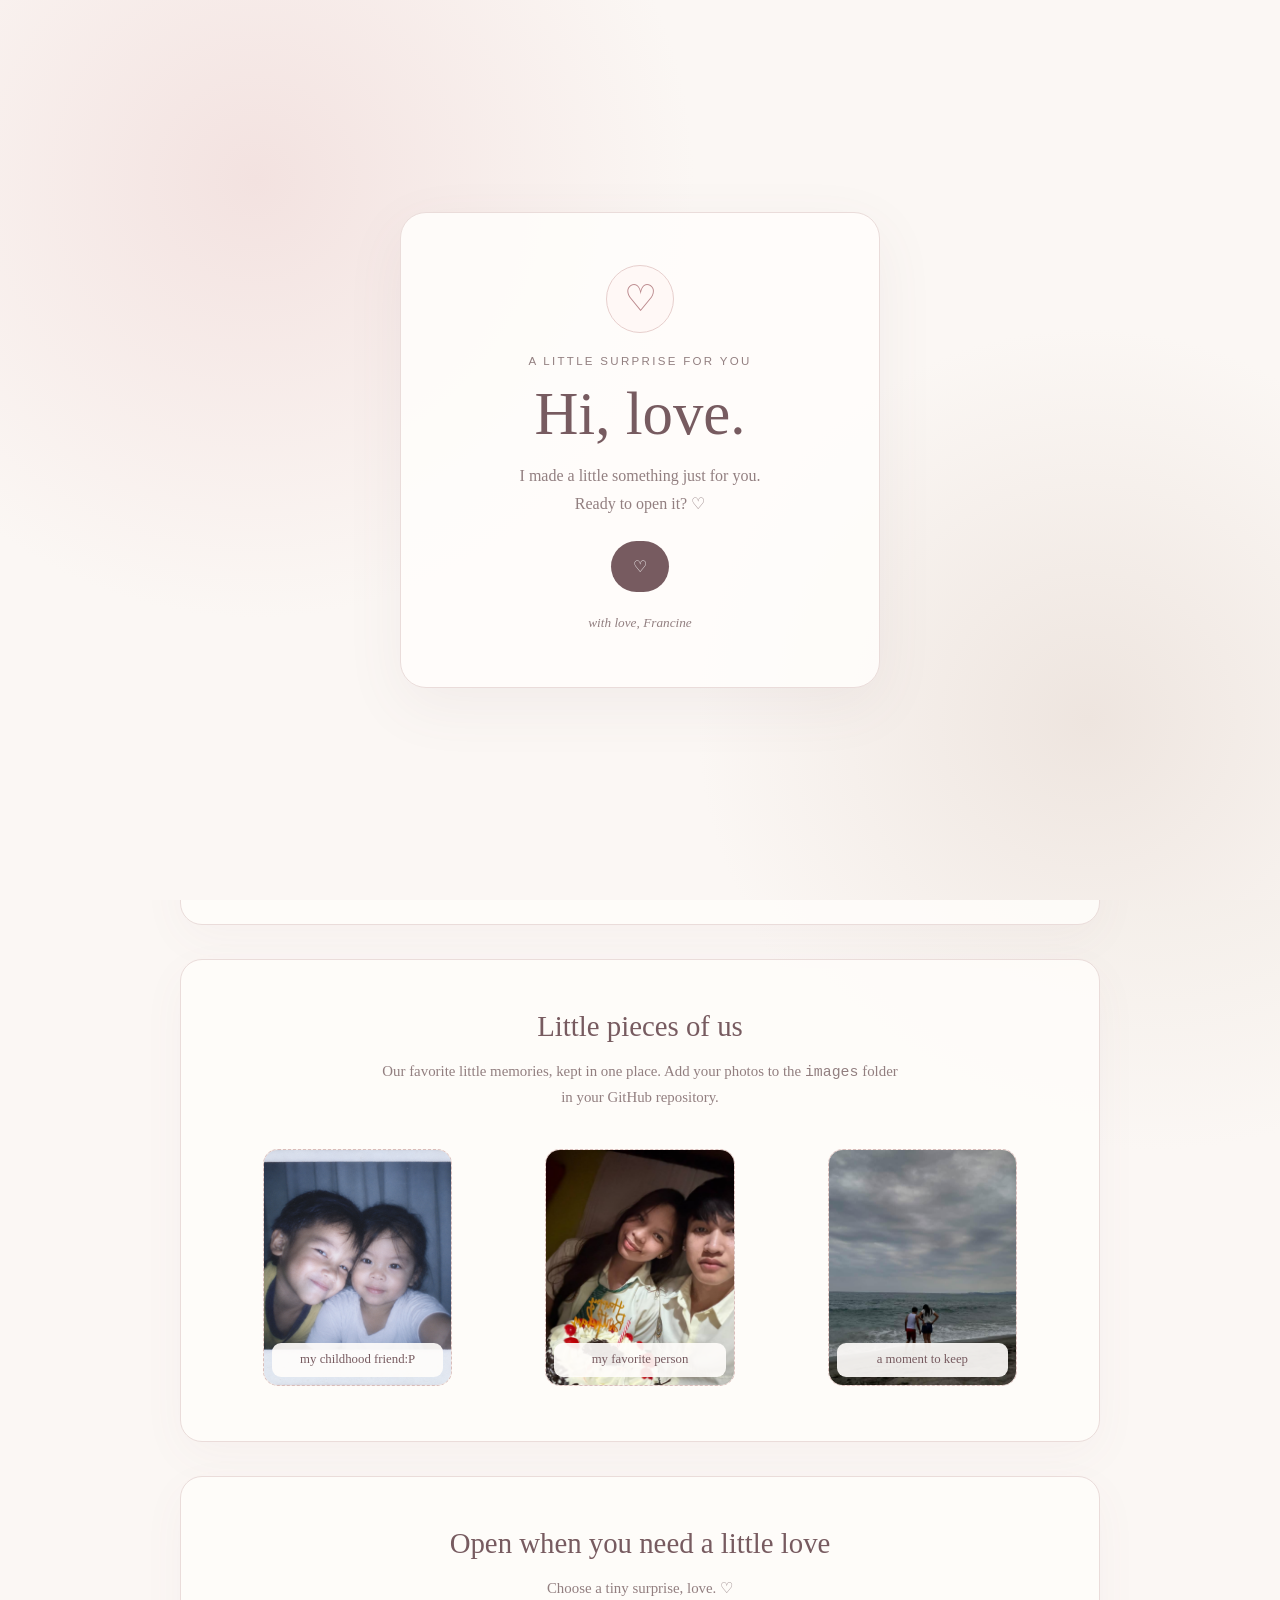
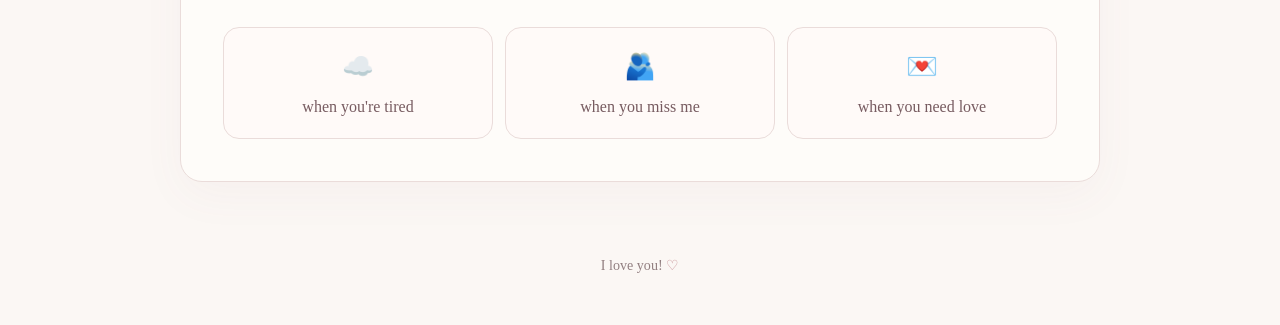
==== index.html @ 17e7e042 "Update index.html" ====
<!DOCTYPE html>
<html lang="en">
<head>
<meta charset="UTF-8">
<meta name="viewport" content="width=device-width, initial-scale=1.0">
<title>For Lawrenz ♡</title>
  <link rel="stylesheet" href="style.css">
</head>
<body>
<div class="welcome-screen" id="welcomeScreen" role="dialog" aria-label="A little surprise"><div class="welcome-card"><div class="welcome-flower">♡</div><p class="welcome-eyebrow">a little surprise for you</p><h1 class="welcome-title">Hi, love.</h1><p class="welcome-copy">I made a little something just for you.<br>Ready to open it? ♡</p><button class="primary" id="enterSite">♡</button><p class="welcome-signature">with love, Francine</p></div></div>
<div class="wrap">
  <nav><span class="brand">a little page for you ♡</span><span>OCTOBER 13</span></nav>
  <header class="hero">
    <div class="eyebrow">to my favorite person</div>
    <h1>Three months,<br><em>and still you.</em></h1>
    <p>For Lawrenz Jerico — a tiny corner of the internet made with love, just for you.</p>
    <span class="pill">13 October</span>
  </header>

  <section class="card envelope-area">
    <h2 class="section-title">A little letter for you</h2>
    <p class="sub">I put a few words here that I hope you can keep close to your heart.</p>
    <div class="envelope" id="envelope"><span>♡</span></div>
    <button class="primary" id="openLetter">Open your letter</button>
    <article class="letter" id="letter">To my Lawrenz,

Happy 3rd monthsary, love. ♡

Three months with you, and you’re still someone I’m so happy to call mine. Thank you for being part of my days and for giving me little moments I can look back on and smile about.

I hope you know that I’m always proud of you — of how hard you work, how you keep going, and of the person you are. I hope you give yourself time to rest, too, because you deserve softness and peace just as much as you deserve all the good things you’re working for.

I miss you more than I can explain sometimes. If I could choose one little thing, it would be to spend more ordinary moments with you — talking, laughing, doing nothing, and just being together.

Thank you for these three months, love. This is only a small page, but it carries a very big piece of my heart.

I love you. Happy monthsary, Love. ♡

with love, 
Cine</article>
  </section>

  <section class="card">
    <h2 class="section-title">Little pieces of us</h2>
    <p class="sub">Our favorite little memories, kept in one place. Add your photos to the <code>images</code> folder in your GitHub repository.</p>
    <div class="grid">
      <figure class="photo"><img src="memory.png" alt="Our favorite memory" loading="lazy"><span class="caption">my childhood friend:P</span></figure>
      <figure class="photo"><img src="fav.jpg" alt="My favorite person" loading="lazy"><span class="caption">my favorite person</span></figure>
      <figure class="photo"><img src="moment.jpg" alt="A moment to keep" loading="lazy"><span class="caption">a moment to keep</span></figure>
    </div>
  </section>

  <section class="card">
    <h2 class="section-title">Open when you need a little love</h2>
    <p class="sub">Choose a tiny surprise, love. ♡</p>
    <div class="surprises">
      <button class="surprise" data-message="Just a reminder: I’m proud of you, even on the days when you feel like you haven’t done enough. You’re trying, and that matters. ♡"><span class="emoji">☁️</span>when you're tired</button>
      <button class="surprise" data-message="If I could right now, I’d give you the longest hug and stay there a little longer. I miss you, Lovee. ♡"><span class="emoji">🫂</span>when you miss me</button>
      <button class="surprise" data-message="In case you forgot: you are loved, you are appreciated, and you have a girl who is always cheering for you.  ♡"><span class="emoji">💌</span>when you need love</button>
    </div>
    <div class="reveal" id="reveal" aria-live="polite"></div>
  </section>

  <footer>
    I love you! <span class="heart">♡</span><br>
    <span style="font-size:.78rem"></span>
  </footer>
</div>
  <script src="script.js"></script>
</body>
</html>
---- style.css ----
:root{--bg:#fbf7f4;--paper:#fffdfb;--rose:#d9aaa9;--deep:#775b60;--ink:#55484a;--muted:#927f80;--line:#eadcda}
*{box-sizing:border-box}
body{margin:0;background:radial-gradient(circle at 15% 10%,#f4e4e2 0,transparent 30%),radial-gradient(circle at 90% 35%,#eee7e0 0,transparent 28%),var(--bg);color:var(--ink);font-family:Georgia,"Times New Roman",serif;line-height:1.7}
button,input{font:inherit}
button{cursor:pointer}
.wrap{width:min(920px,92%);margin:auto}
nav{display:flex;justify-content:space-between;align-items:center;padding:22px 0;color:var(--muted);font-size:.9rem;letter-spacing:.08em}
.brand{font-size:1rem;color:var(--deep)}
.hero{text-align:center;padding:65px 16px 50px}
.eyebrow{font: .75rem Arial,sans-serif;letter-spacing:.22em;text-transform:uppercase;color:var(--muted)}
h1{font-size:clamp(2.7rem,8vw,5rem);line-height:1.08;font-weight:normal;margin:18px 0;color:var(--deep)}
h1 em{font-weight:normal;color:#b9868a}
.hero p{max-width:510px;margin:18px auto;color:var(--muted);font-size:1.06rem}
.pill{display:inline-block;border:1px solid var(--line);padding:8px 17px;border-radius:999px;font: .8rem Arial,sans-serif;color:var(--deep);background:#ffffff88}
section{margin:22px 0 34px}
.card{background:#fffdfbdc;border:1px solid var(--line);border-radius:22px;padding:clamp(22px,5vw,42px);box-shadow:0 14px 45px #84666b0b}
.section-title{text-align:center;font-size:1.8rem;font-weight:normal;color:var(--deep);margin:0 0 8px}
.sub{text-align:center;color:var(--muted);font-size:.93rem;margin:0 auto 25px;max-width:520px}
.envelope-area{text-align:center}
.envelope{width:180px;height:120px;position:relative;margin:28px auto 18px;background:#f0dedd;border-radius:8px;display:grid;place-items:center;transition:.3s;box-shadow:0 10px 25px #775b6015}
.envelope:before{content:"";position:absolute;inset:0;background:#e5c7c7;clip-path:polygon(0 0,50% 55%,100% 0);border-radius:8px 8px 0 0;transform-origin:top;transition:.4s}
.envelope span{position:relative;font-size:2rem;margin-top:25px}
.envelope.open:before{transform:rotateX(180deg);opacity:.4}
.letter{display:none;text-align:left;max-width:600px;margin:24px auto 0;padding:25px;background:#fff9f6;border:1px solid var(--line);border-radius:15px;white-space:pre-line}
.letter.show{display:block;animation:fade .7s ease}
button.primary{background:var(--deep);color:white;border:0;border-radius:999px;padding:12px 22px;transition:.2s}
button.primary:hover{background:#60464b;transform:translateY(-1px)}
button.soft{background:#fff;border:1px solid var(--line);color:var(--deep);border-radius:999px;padding:10px 18px}
.controls{display:flex;justify-content:center;gap:10px;flex-wrap:wrap;margin-top:18px}
.grid{display:grid;grid-template-columns:repeat(3,1fr);gap:13px}
.photo{aspect-ratio:4/5;background:linear-gradient(145deg,#f2e5e1,#f8f2ec);border:1px dashed #d9bdbb;border-radius:15px;display:flex;flex-direction:column;align-items:center;justify-content:center;text-align:center;padding:12px;overflow:hidden;position:relative;color:var(--muted);font-size:.85rem}
.photo img{position:absolute;inset:0;width:100%;height:100%;object-fit:cover;display:block}
.photo img:not([src]){display:none}
.photo .caption{position:absolute;left:8px;right:8px;bottom:8px;padding:6px 8px;background:#fffdfbe8;border-radius:9px;color:var(--deep);font-size:.8rem;text-align:center}
.photo .placeholder{font-size:1.7rem}
.photo .placeholder,.photo small{display:none}
.photo small{font: .7rem Arial,sans-serif;margin-top:8px}
input[type=file]{max-width:100%;font: .8rem Arial,sans-serif;color:var(--muted)}
.surprises{display:grid;grid-template-columns:repeat(3,1fr);gap:12px}
.surprise{min-height:112px;border:1px solid var(--line);border-radius:16px;background:#fffaf8;color:var(--deep);padding:16px 10px;text-align:center;transition:.2s}
.surprise:hover{transform:translateY(-3px);background:#f8edeb}
.surprise .emoji{display:block;font-size:1.6rem;margin-bottom:5px}
.reveal{display:none;margin:18px auto 0;text-align:center;padding:20px;background:#fbf1ef;border-radius:15px;color:var(--deep);max-width:560px;animation:fade .4s}
.reveal.show{display:block}
footer{text-align:center;color:var(--muted);padding:38px 0 48px;font-size:.88rem}
.heart{color:#c48c91}
.welcome-screen{position:fixed;inset:0;z-index:1000;display:grid;place-items:center;padding:22px;background:radial-gradient(circle at 20% 20%,#f3e2e0 0,transparent 35%),radial-gradient(circle at 85% 80%,#eee5df 0,transparent 30%),#fbf7f4;transition:opacity .7s ease,visibility .7s ease}.welcome-screen.dismissed{opacity:0;visibility:hidden;pointer-events:none}.welcome-card{position:relative;width:min(480px,100%);padding:clamp(28px,7vw,52px) 24px;text-align:center;background:#fffdfbe8;border:1px solid var(--line);border-radius:26px;box-shadow:0 18px 60px #775b6012;animation:fade .8s ease}.welcome-flower{width:68px;height:68px;margin:0 auto 22px;display:grid;place-items:center;border:1px solid #e7cfcd;border-radius:50%;font-size:2.3rem;color:#b9868a;background:#fff8f6}.welcome-eyebrow{font:.72rem Arial,sans-serif;letter-spacing:.2em;text-transform:uppercase;color:var(--muted);margin:0}.welcome-title{font-size:clamp(2.5rem,8vw,3.8rem);font-weight:normal;line-height:1.1;color:var(--deep);margin:14px 0}.welcome-copy{color:var(--muted);margin:0 auto 24px}.welcome-signature{font-size:.83rem;color:var(--muted);margin:20px 0 0;font-style:italic}body.locked{overflow:hidden}
@keyframes fade{from{opacity:0;transform:translateY(8px)}to{opacity:1;transform:translateY(0)}}
@media(max-width:600px){.grid,.surprises{grid-template-columns:1fr 1fr}.photo:last-child{grid-column:1/-1;aspect-ratio:5/3}.hero{padding-top:48px}.card{border-radius:18px}}
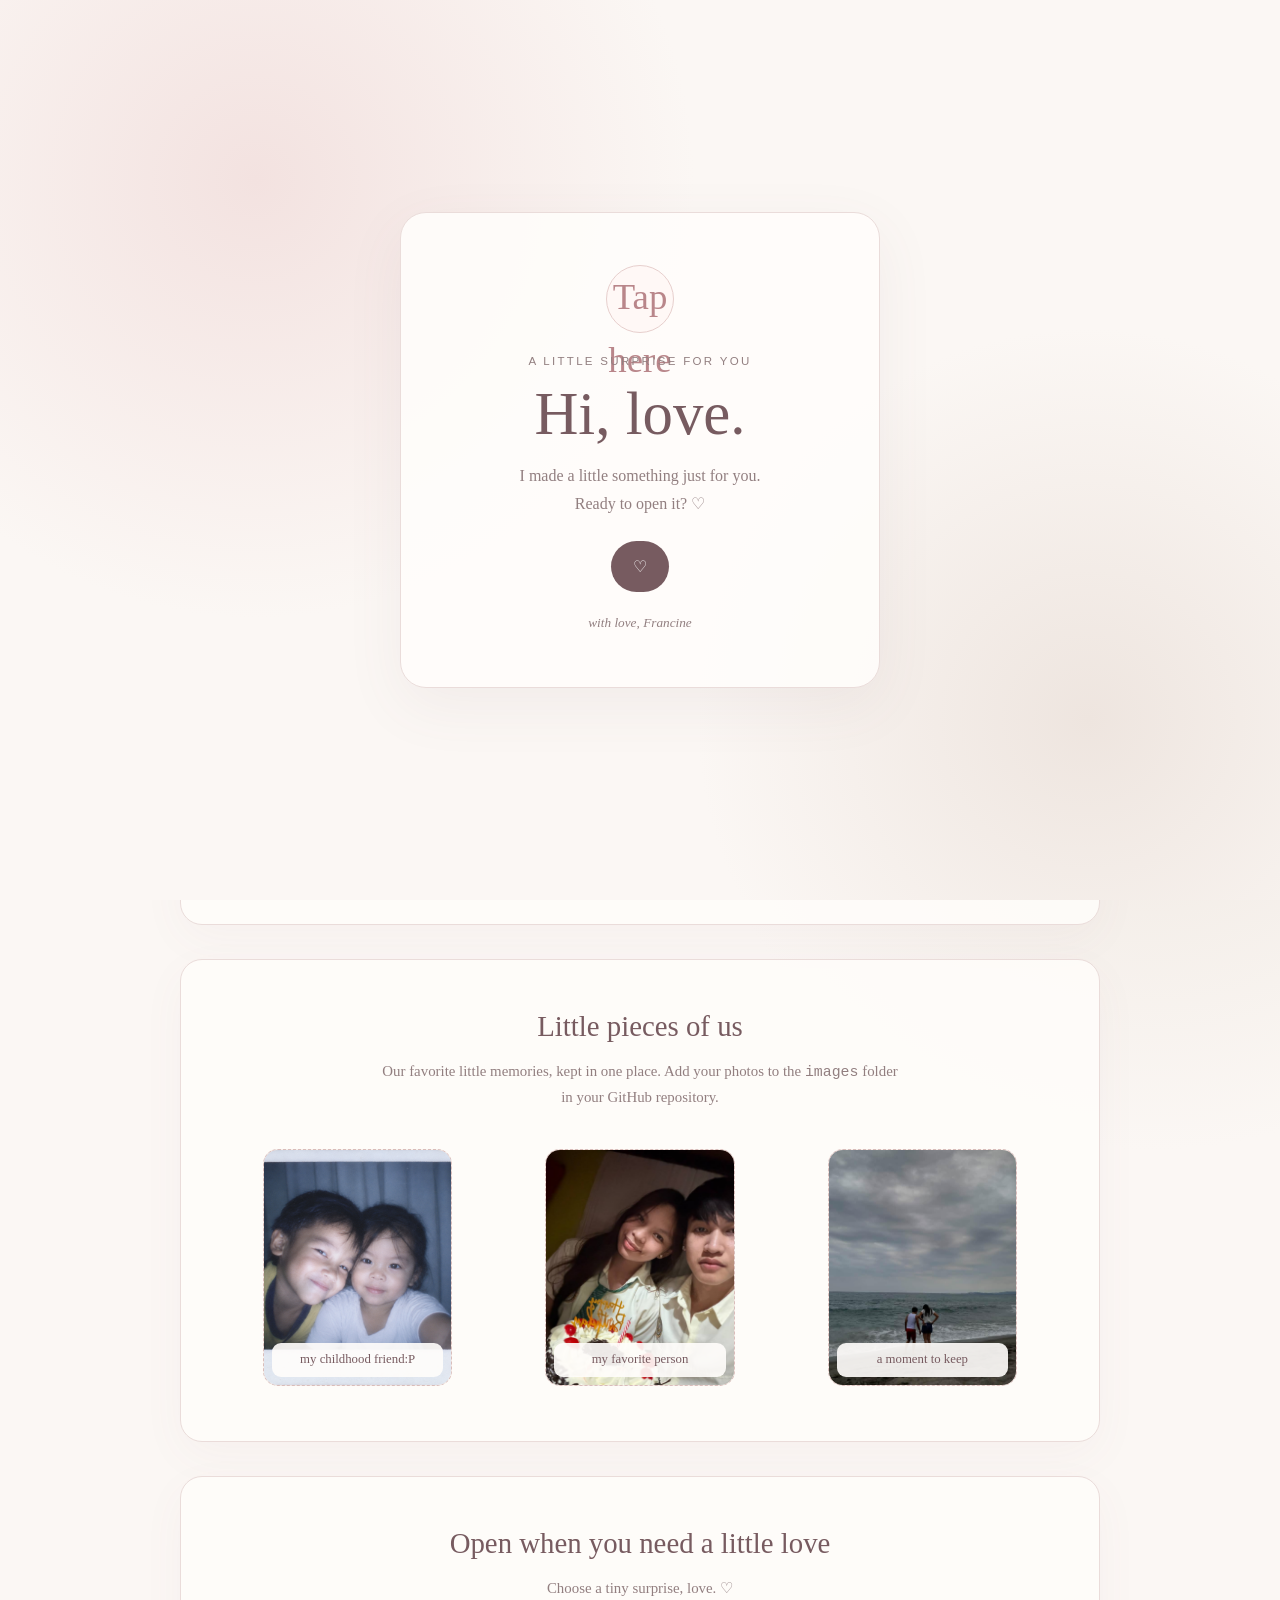
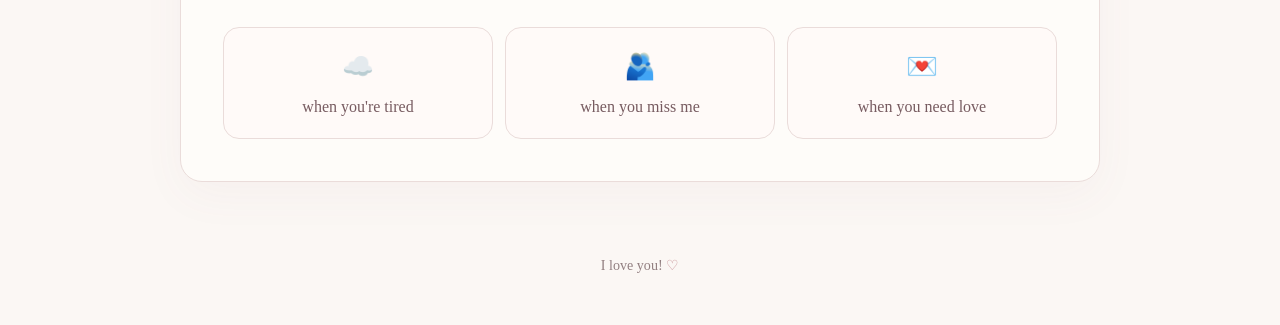
==== commit bd0e185e: "Update index.html" ====
--- a/index.html
+++ b/index.html
@@ -7,7 +7,7 @@
   <link rel="stylesheet" href="style.css">
 </head>
 <body>
-<div class="welcome-screen" id="welcomeScreen" role="dialog" aria-label="A little surprise"><div class="welcome-card"><div class="welcome-flower">♡</div><p class="welcome-eyebrow">a little surprise for you</p><h1 class="welcome-title">Hi, love.</h1><p class="welcome-copy">I made a little something just for you.<br>Ready to open it? ♡</p><button class="primary" id="enterSite">♡</button><p class="welcome-signature">with love, Francine</p></div></div>
+<div class="welcome-screen" id="welcomeScreen" role="dialog" aria-label="A little surprise"><div class="welcome-card"><div class="welcome-flower">Tap here</div><p class="welcome-eyebrow">a little surprise for you</p><h1 class="welcome-title">Hi, love.</h1><p class="welcome-copy">I made a little something just for you.<br>Ready to open it? ♡</p><button class="primary" id="enterSite">♡</button><p class="welcome-signature">with love, Francine</p></div></div>
 <div class="wrap">
   <nav><span class="brand">a little page for you ♡</span><span>OCTOBER 13</span></nav>
   <header class="hero">
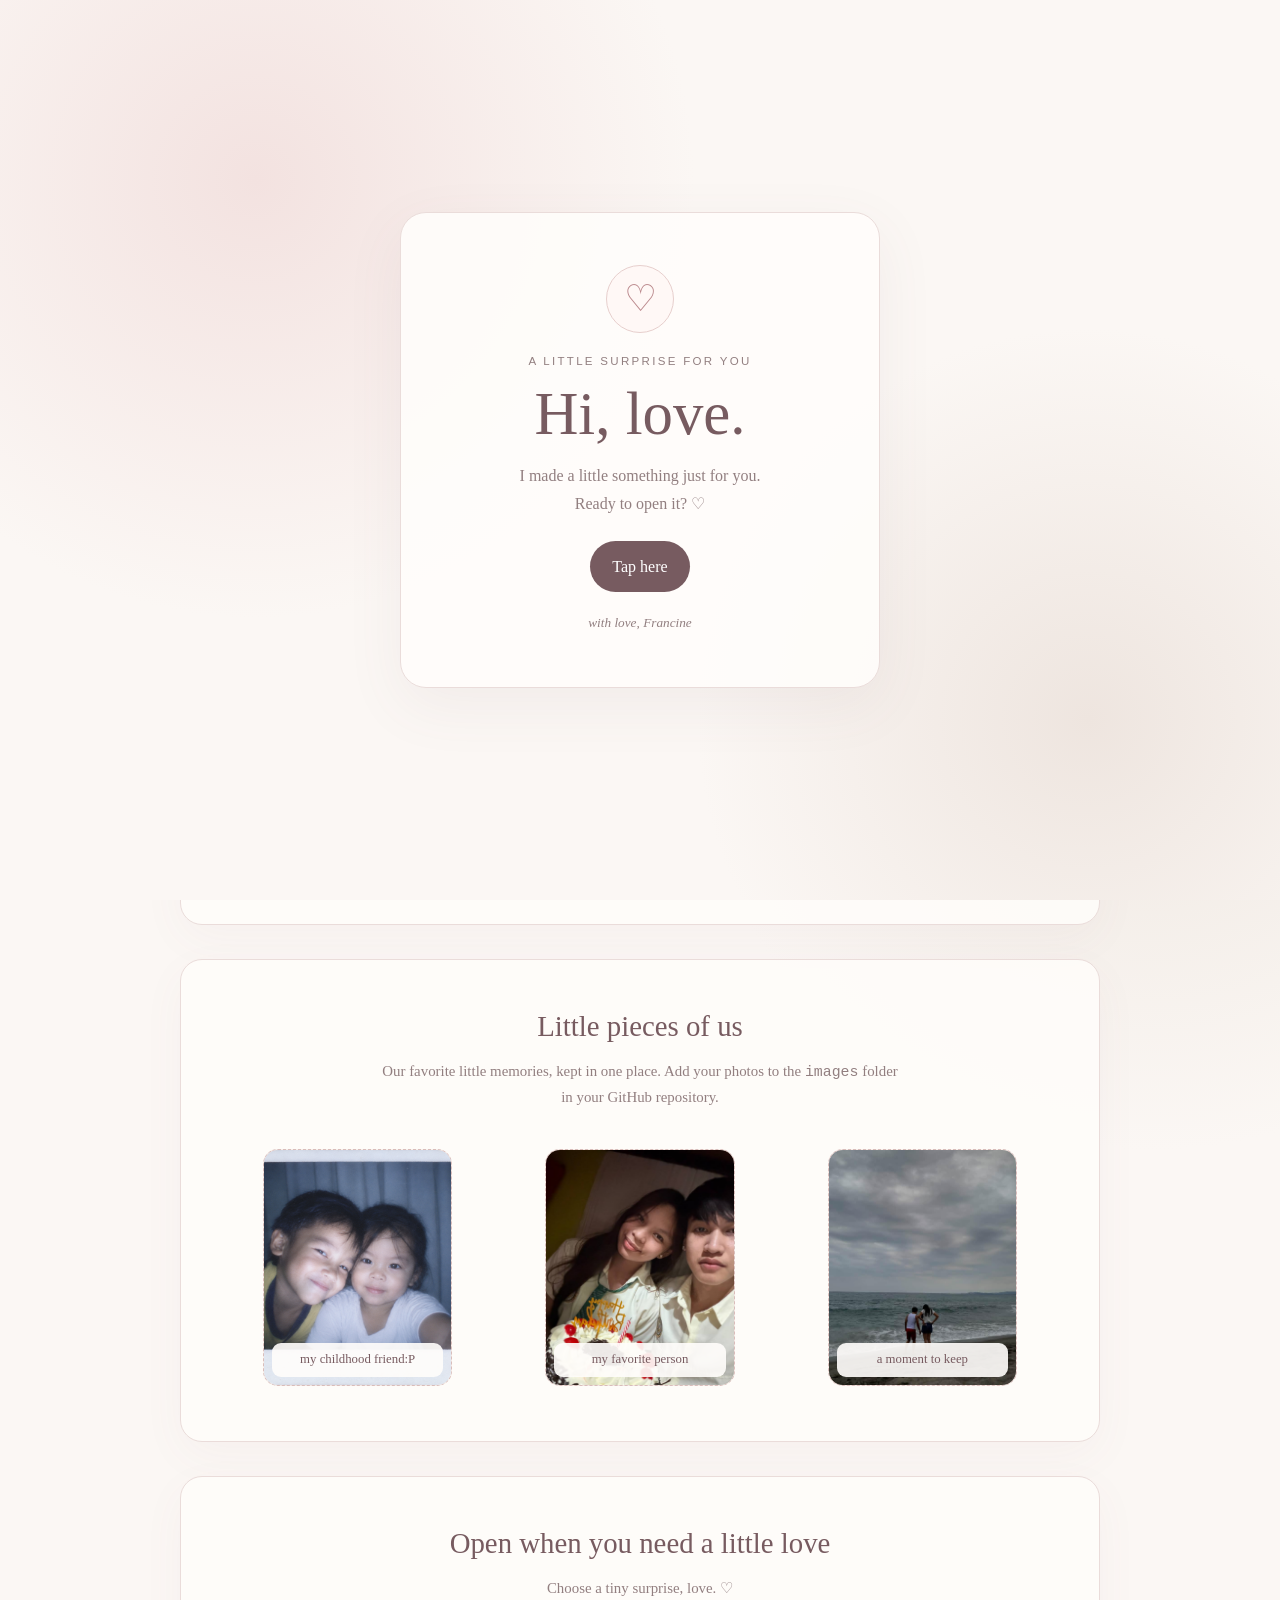
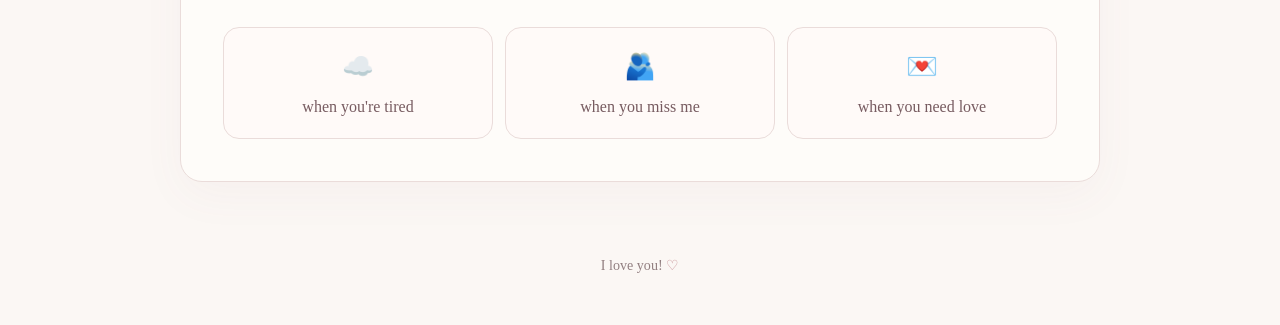
==== commit 6f35e7f6: "Update index.html" ====
--- a/index.html
+++ b/index.html
@@ -7,7 +7,7 @@
   <link rel="stylesheet" href="style.css">
 </head>
 <body>
-<div class="welcome-screen" id="welcomeScreen" role="dialog" aria-label="A little surprise"><div class="welcome-card"><div class="welcome-flower">Tap here</div><p class="welcome-eyebrow">a little surprise for you</p><h1 class="welcome-title">Hi, love.</h1><p class="welcome-copy">I made a little something just for you.<br>Ready to open it? ♡</p><button class="primary" id="enterSite">♡</button><p class="welcome-signature">with love, Francine</p></div></div>
+<div class="welcome-screen" id="welcomeScreen" role="dialog" aria-label="A little surprise"><div class="welcome-card"><div class="welcome-flower">♡</div><p class="welcome-eyebrow">a little surprise for you</p><h1 class="welcome-title">Hi, love.</h1><p class="welcome-copy">I made a little something just for you.<br>Ready to open it? ♡</p><button class="primary" id="enterSite">Tap here</button><p class="welcome-signature">with love, Francine</p></div></div>
 <div class="wrap">
   <nav><span class="brand">a little page for you ♡</span><span>OCTOBER 13</span></nav>
   <header class="hero">
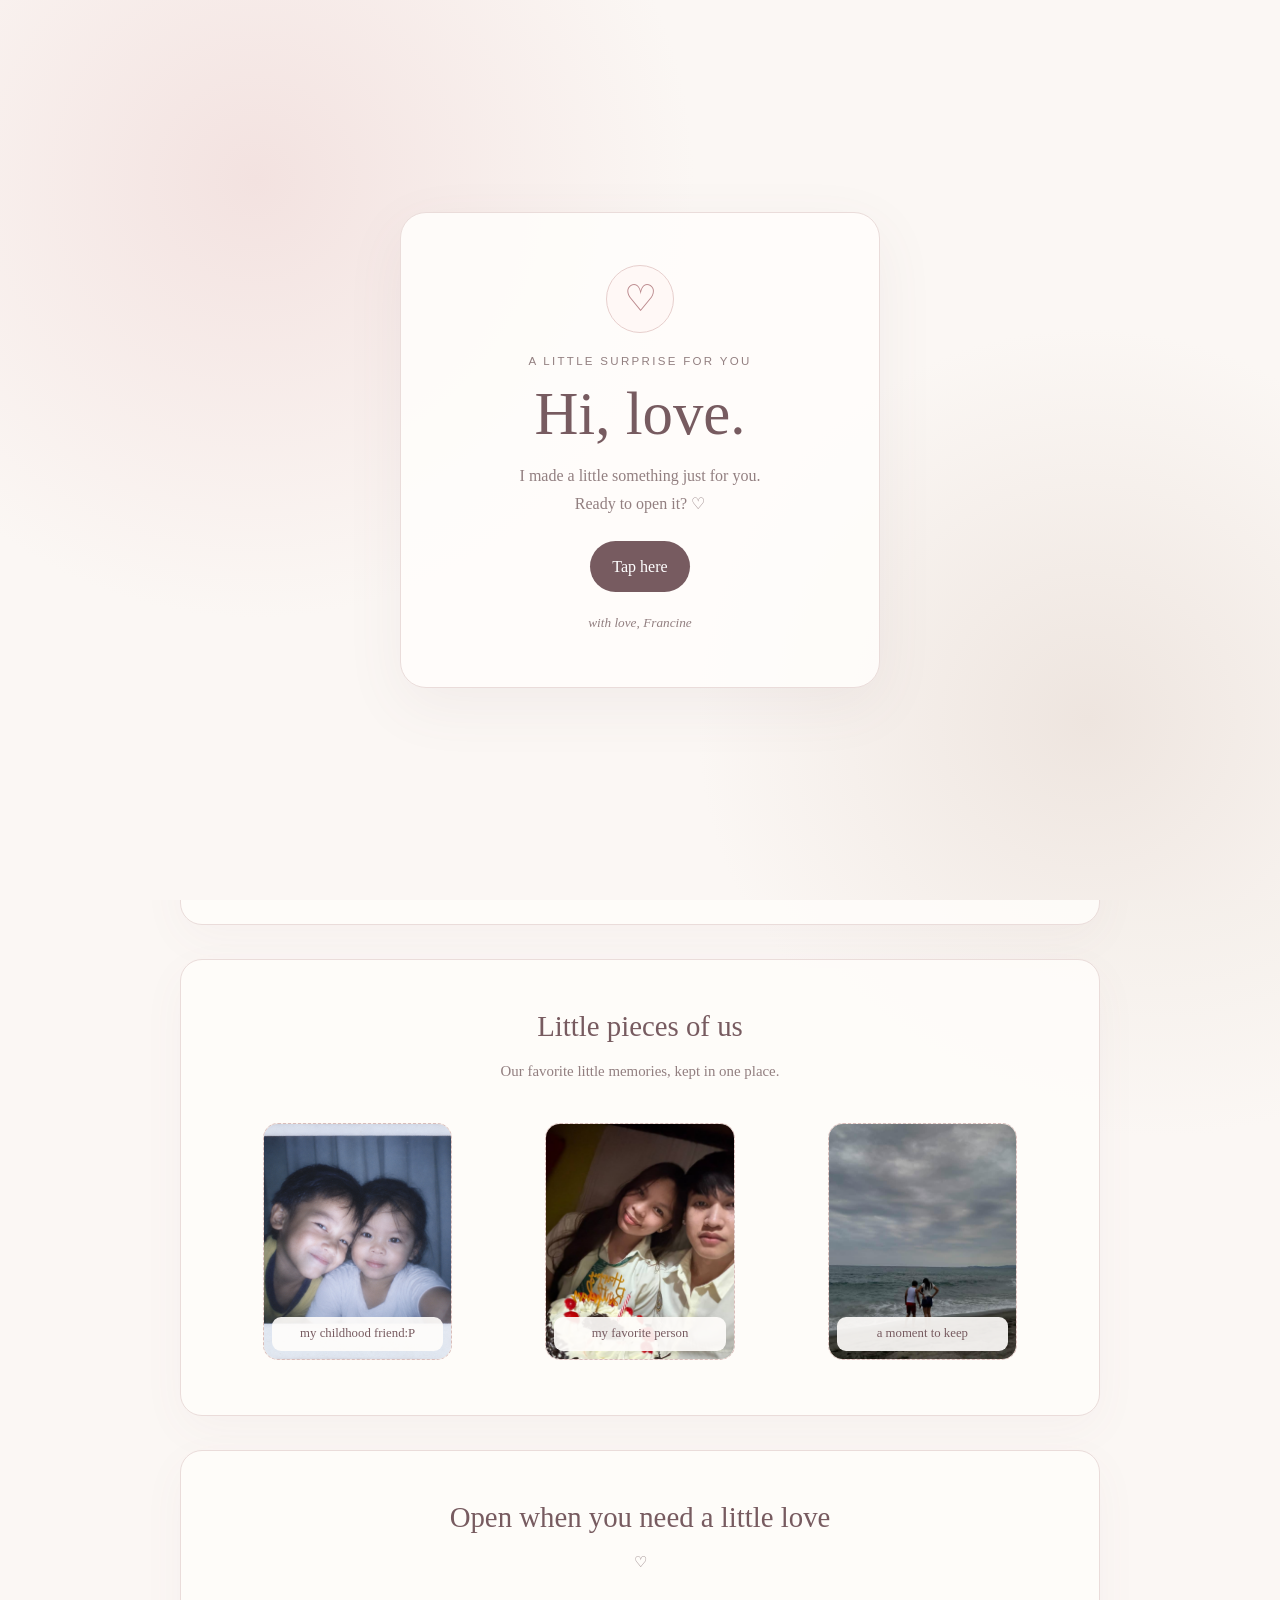
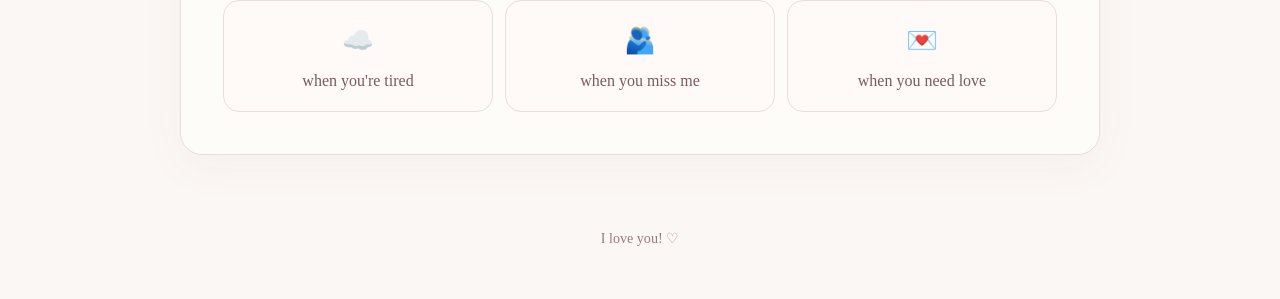
==== commit da7147b5: "Update index.html" ====
--- a/index.html
+++ b/index.html
@@ -32,8 +32,6 @@
 
 I miss you more than I can explain sometimes. If I could choose one little thing, it would be to spend more ordinary moments with you — talking, laughing, doing nothing, and just being together.
 
-Thank you for these three months, love. This is only a small page, but it carries a very big piece of my heart.
-
 I love you. Happy monthsary, Love. ♡
 
 with love, 
@@ -42,7 +40,7 @@
 
   <section class="card">
     <h2 class="section-title">Little pieces of us</h2>
-    <p class="sub">Our favorite little memories, kept in one place. Add your photos to the <code>images</code> folder in your GitHub repository.</p>
+    <p class="sub">Our favorite little memories, kept in one place.</p>
     <div class="grid">
       <figure class="photo"><img src="memory.png" alt="Our favorite memory" loading="lazy"><span class="caption">my childhood friend:P</span></figure>
       <figure class="photo"><img src="fav.jpg" alt="My favorite person" loading="lazy"><span class="caption">my favorite person</span></figure>
@@ -52,7 +50,7 @@
 
   <section class="card">
     <h2 class="section-title">Open when you need a little love</h2>
-    <p class="sub">Choose a tiny surprise, love. ♡</p>
+    <p class="sub">♡</p>
     <div class="surprises">
       <button class="surprise" data-message="Just a reminder: I’m proud of you, even on the days when you feel like you haven’t done enough. You’re trying, and that matters. ♡"><span class="emoji">☁️</span>when you're tired</button>
       <button class="surprise" data-message="If I could right now, I’d give you the longest hug and stay there a little longer. I miss you, Lovee. ♡"><span class="emoji">🫂</span>when you miss me</button>
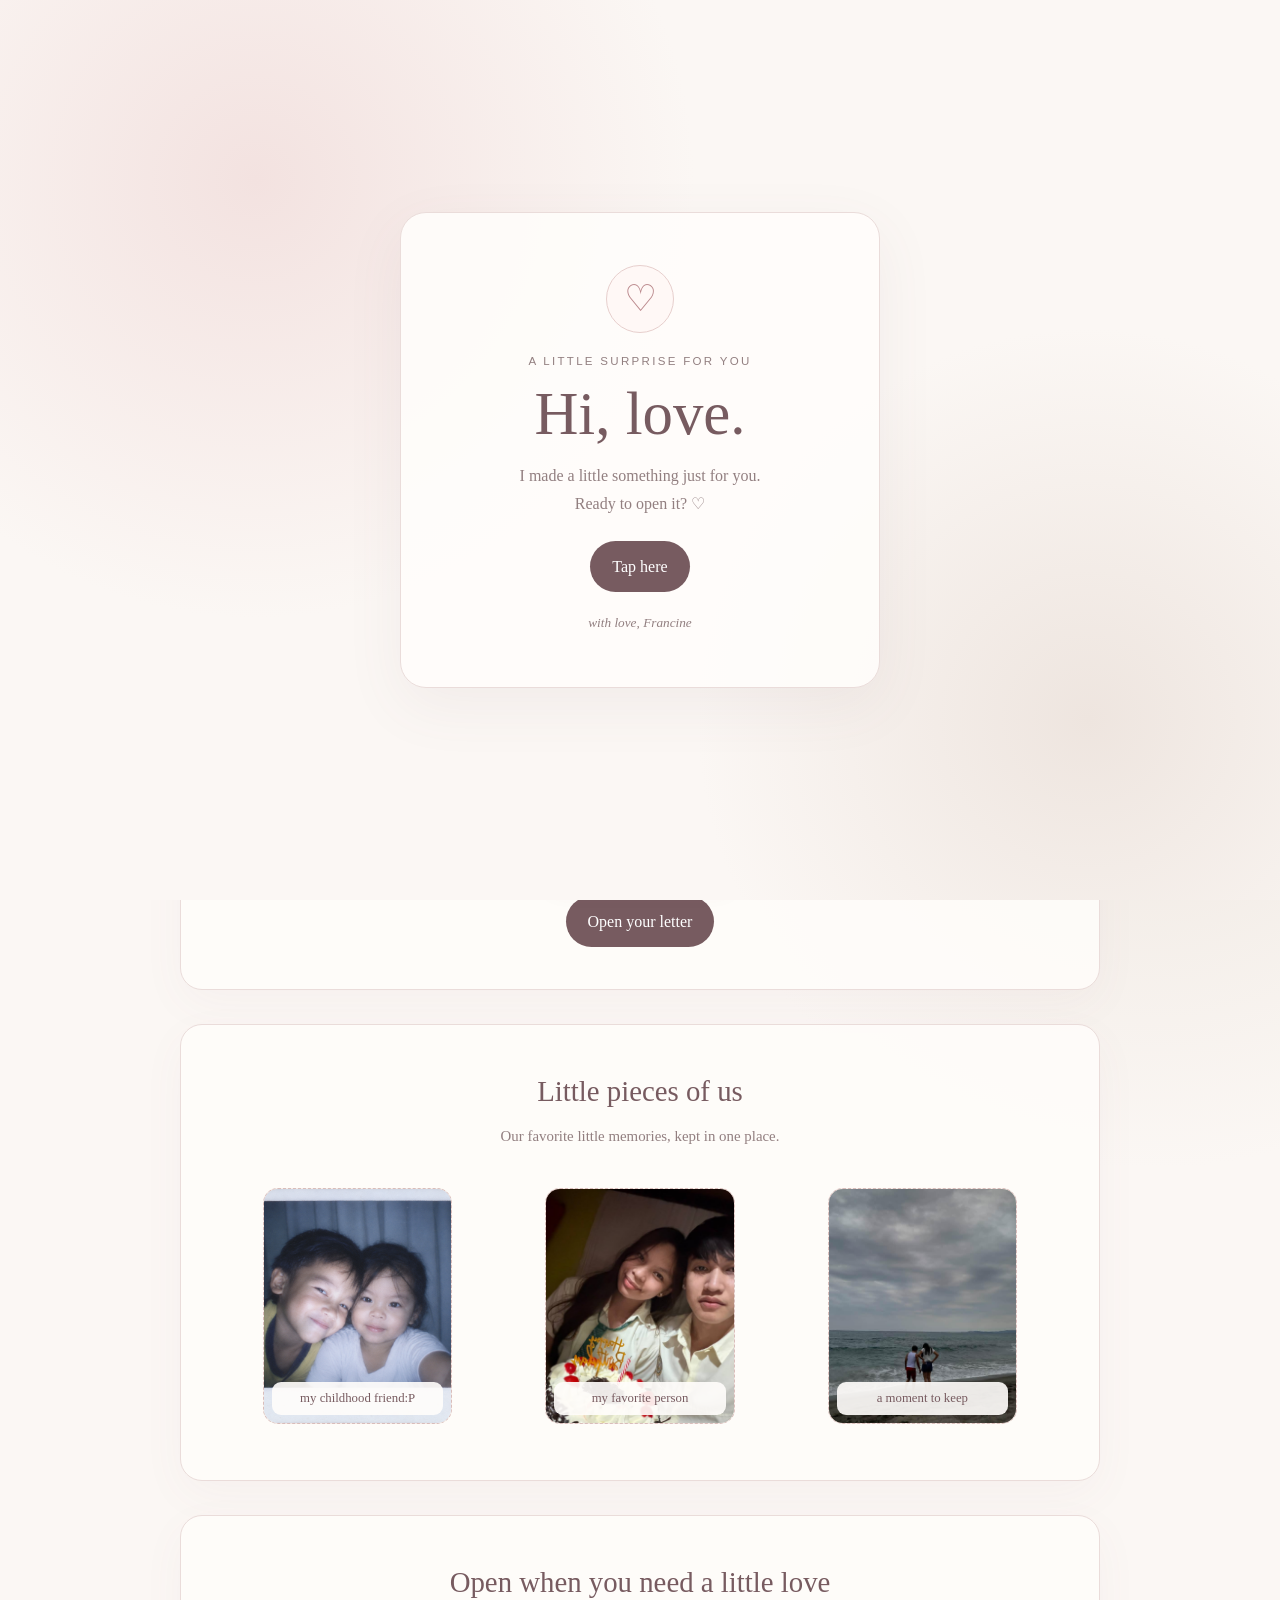
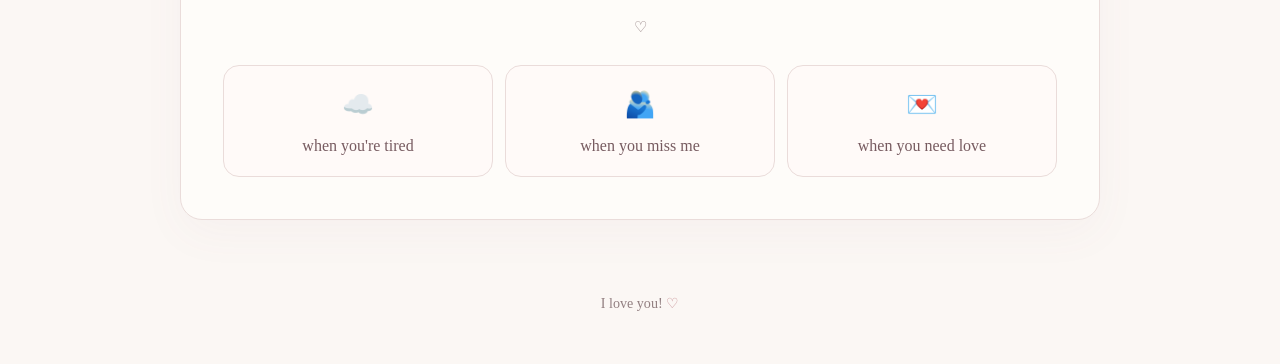
==== commit 1d44bad3: "Update index.html" ====
--- a/index.html
+++ b/index.html
@@ -13,8 +13,11 @@
   <header class="hero">
     <div class="eyebrow">to my favorite person</div>
     <h1>Three months,<br><em>and still you.</em></h1>
-    <p>For Lawrenz Jerico — a tiny corner of the internet made with love, just for you.</p>
-    <span class="pill">13 October</span>
+    <p> Certificate of Appreciation</p>
+    <p> Proudly presented to</p>
+<p>Lawrenz Jerico</p>
+    <span class="pill">
+For being one of the most precious parts of my life, for making my days brighter, and for being someone I will always be proud of.</span>
   </header>
 
   <section class="card envelope-area">
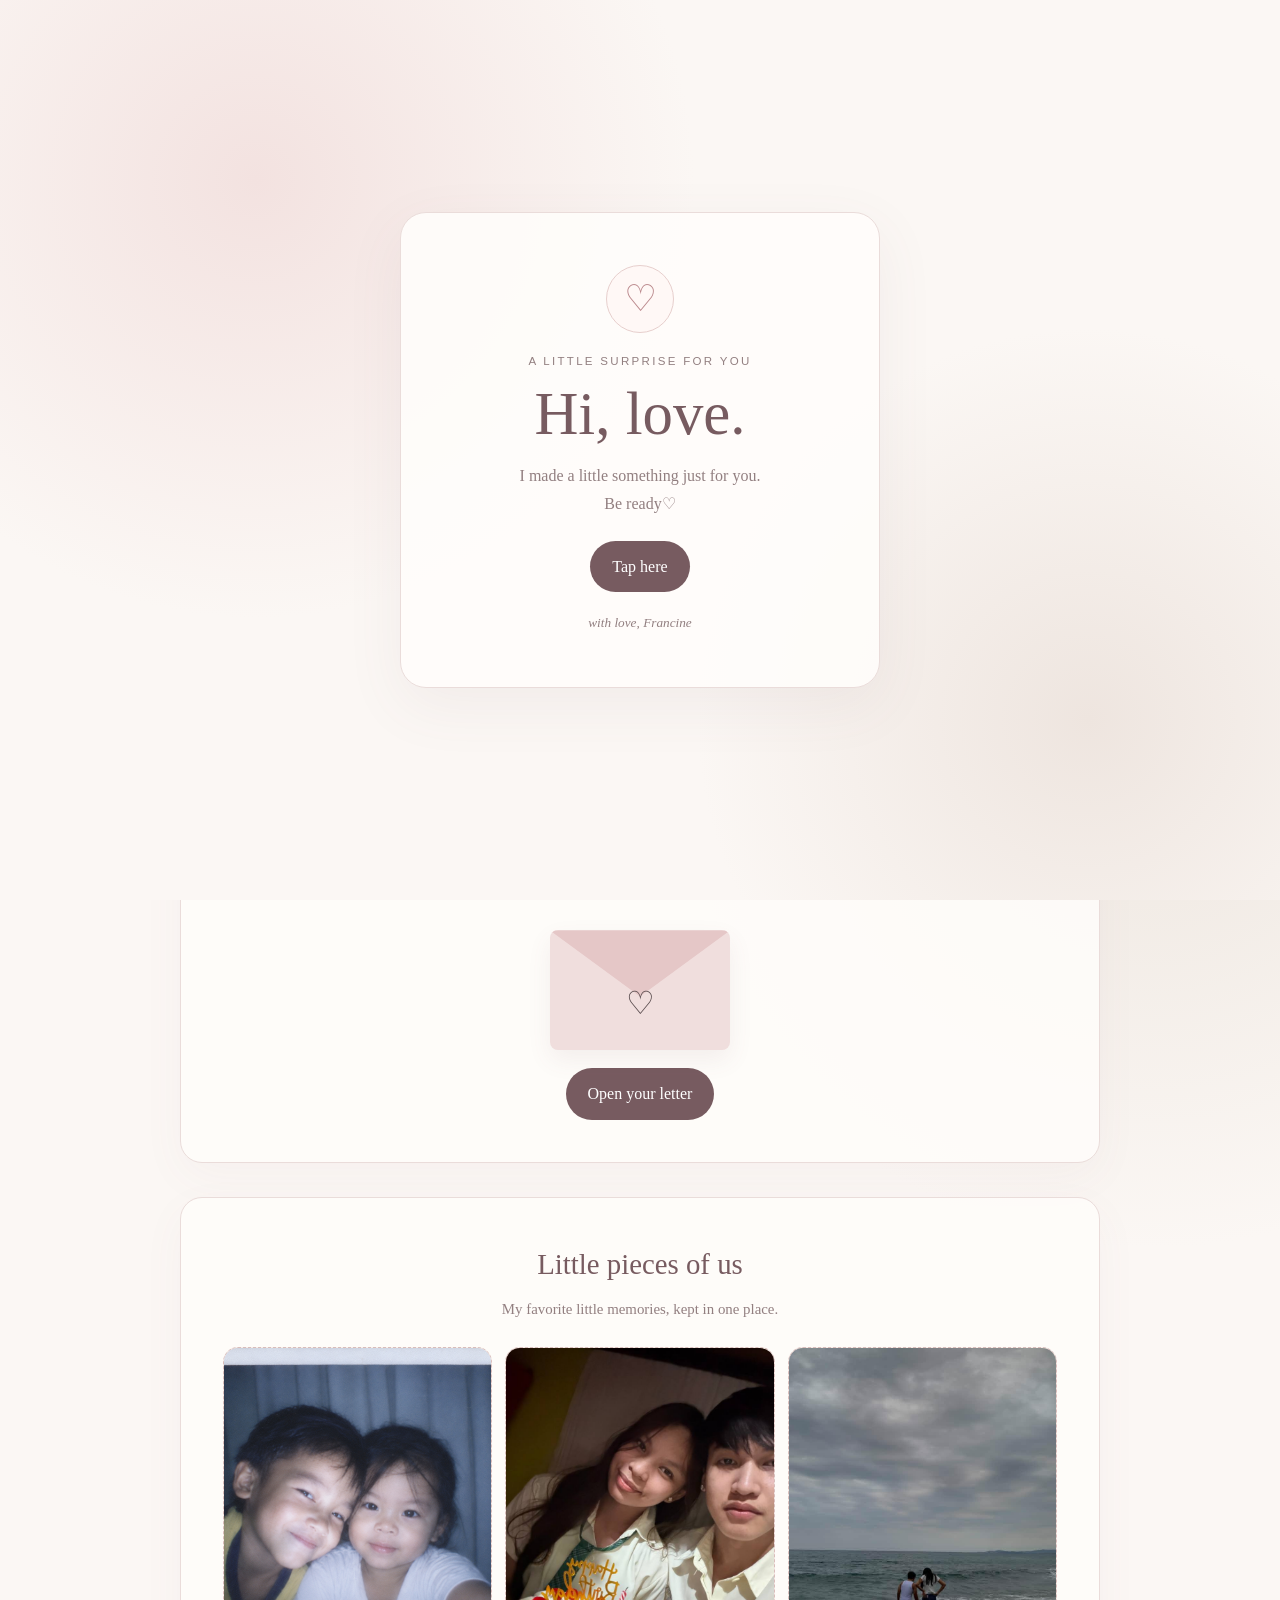
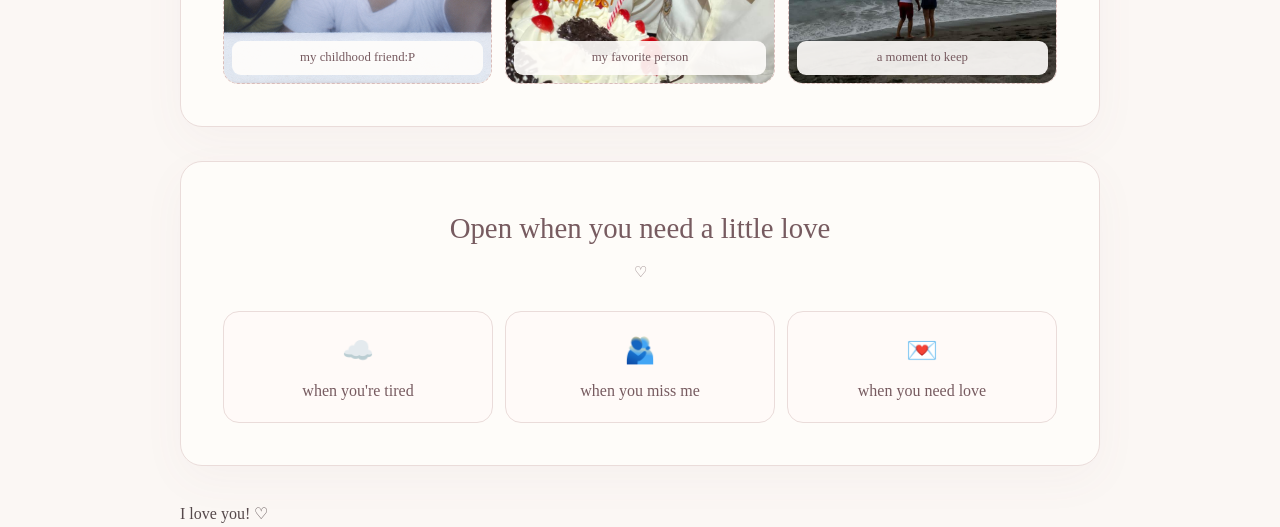
==== commit 934a6208: "Update index.html" ====
--- a/index.html
+++ b/index.html
@@ -3,16 +3,16 @@
 <head>
 <meta charset="UTF-8">
 <meta name="viewport" content="width=device-width, initial-scale=1.0">
-<title>For Lawrenz ♡</title>
+<title>13</title>
   <link rel="stylesheet" href="style.css">
 </head>
 <body>
-<div class="welcome-screen" id="welcomeScreen" role="dialog" aria-label="A little surprise"><div class="welcome-card"><div class="welcome-flower">♡</div><p class="welcome-eyebrow">a little surprise for you</p><h1 class="welcome-title">Hi, love.</h1><p class="welcome-copy">I made a little something just for you.<br>Ready to open it? ♡</p><button class="primary" id="enterSite">Tap here</button><p class="welcome-signature">with love, Francine</p></div></div>
+<div class="welcome-screen" id="welcomeScreen" role="dialog" aria-label="A little surprise"><div class="welcome-card"><div class="welcome-flower">♡</div><p class="welcome-eyebrow">a little surprise for you</p><h1 class="welcome-title">Hi, love.</h1><p class="welcome-copy">I made a little something just for you.<br>Be ready♡</p><button class="primary" id="enterSite">Tap here</button><p class="welcome-signature">with love, Francine</p></div></div>
 <div class="wrap">
-  <nav><span class="brand">a little page for you ♡</span><span>OCTOBER 13</span></nav>
+  <nav><span class="brand">♡</span><span>OCTOBER 13</span></nav>
   <header class="hero">
     <div class="eyebrow">to my favorite person</div>
-    <h1>Three months,<br><em>and still you.</em></h1>
+    <h1>Three months, 92 days, 2208 hours, 132,480 minutes, 7,948,800 seconds<br><em>and still you.</em></h1>
     <p> Certificate of Appreciation</p>
     <p> Proudly presented to</p>
 <p>Lawrenz Jerico</p>
@@ -27,23 +27,25 @@
     <button class="primary" id="openLetter">Open your letter</button>
     <article class="letter" id="letter">To my Lawrenz,
 
-Happy 3rd monthsary, love. ♡
+Happy 3rd monthsary, love. 🫰🏻
 
-Three months with you, and you’re still someone I’m so happy to call mine. Thank you for being part of my days and for giving me little moments I can look back on and smile about.
+Thank you for being part of my days and for giving me little moments I can look back on and smile about.
 
-I hope you know that I’m always proud of you — of how hard you work, how you keep going, and of the person you are. I hope you give yourself time to rest, too, because you deserve softness and peace just as much as you deserve all the good things you’re working for.
+I hope you know that I’m always proud of you — of how hard you work, how you keep going, and of the person you are. I hope you give yourself time to rest, too, because you deserve it and kahit alam kong kaya mo naman, kailangan mo pa rin ng day-off and you deserve more just as much as you deserve all the good things you’re working for. 
 
-I miss you more than I can explain sometimes. If I could choose one little thing, it would be to spend more ordinary moments with you — talking, laughing, doing nothing, and just being together.
+For those moments na pinagbabawalan kita, I hope maintindihan mong para sa ikabubuti mo 'yon. Alam ko naman din na you know your limitations pero minsan talaga nakakagigil e hahahaha joke.
 
-I love you. Happy monthsary, Love. ♡
+I'm beyond grateful for the moments that you notice my silence — kahit na wala akong sabihin and I hope you know na wala akong gusto kundi mahigpit na yakap mo at makapagpahinga sa'yo pampagaan sa mabigat na puso. 'Yung pagod ng buhay na years kung mabuo, isang yakap from you ay nawawala. Unfair 'to sabihin pero 'wag ka magsasawa sa mga episodes ko ha? Alam ko minsan iniisip mo ikaw reason ng mga 'yon, pero hindi — pagod lang ako pero gusto ko lang sa'yo ako lagi magpahinga. 
 
-with love, 
+I love you. Happy monthsary, Love.
+
+with love,
 Cine</article>
   </section>
 
   <section class="card">
     <h2 class="section-title">Little pieces of us</h2>
-    <p class="sub">Our favorite little memories, kept in one place.</p>
+    <p class="sub">My favorite little memories, kept in one place.</p>
     <div class="grid">
       <figure class="photo"><img src="memory.png" alt="Our favorite memory" loading="lazy"><span class="caption">my childhood friend:P</span></figure>
       <figure class="photo"><img src="fav.jpg" alt="My favorite person" loading="lazy"><span class="caption">my favorite person</span></figure>
--- a/style.css
+++ b/style.css
@@ -1,50 +1,557 @@
 
-:root{--bg:#fbf7f4;--paper:#fffdfb;--rose:#d9aaa9;--deep:#775b60;--ink:#55484a;--muted:#927f80;--line:#eadcda}
-*{box-sizing:border-box}
-body{margin:0;background:radial-gradient(circle at 15% 10%,#f4e4e2 0,transparent 30%),radial-gradient(circle at 90% 35%,#eee7e0 0,transparent 28%),var(--bg);color:var(--ink);font-family:Georgia,"Times New Roman",serif;line-height:1.7}
-button,input{font:inherit}
-button{cursor:pointer}
-.wrap{width:min(920px,92%);margin:auto}
-nav{display:flex;justify-content:space-between;align-items:center;padding:22px 0;color:var(--muted);font-size:.9rem;letter-spacing:.08em}
-.brand{font-size:1rem;color:var(--deep)}
-.hero{text-align:center;padding:65px 16px 50px}
-.eyebrow{font: .75rem Arial,sans-serif;letter-spacing:.22em;text-transform:uppercase;color:var(--muted)}
-h1{font-size:clamp(2.7rem,8vw,5rem);line-height:1.08;font-weight:normal;margin:18px 0;color:var(--deep)}
-h1 em{font-weight:normal;color:#b9868a}
-.hero p{max-width:510px;margin:18px auto;color:var(--muted);font-size:1.06rem}
-.pill{display:inline-block;border:1px solid var(--line);padding:8px 17px;border-radius:999px;font: .8rem Arial,sans-serif;color:var(--deep);background:#ffffff88}
-section{margin:22px 0 34px}
-.card{background:#fffdfbdc;border:1px solid var(--line);border-radius:22px;padding:clamp(22px,5vw,42px);box-shadow:0 14px 45px #84666b0b}
-.section-title{text-align:center;font-size:1.8rem;font-weight:normal;color:var(--deep);margin:0 0 8px}
-.sub{text-align:center;color:var(--muted);font-size:.93rem;margin:0 auto 25px;max-width:520px}
-.envelope-area{text-align:center}
-.envelope{width:180px;height:120px;position:relative;margin:28px auto 18px;background:#f0dedd;border-radius:8px;display:grid;place-items:center;transition:.3s;box-shadow:0 10px 25px #775b6015}
-.envelope:before{content:"";position:absolute;inset:0;background:#e5c7c7;clip-path:polygon(0 0,50% 55%,100% 0);border-radius:8px 8px 0 0;transform-origin:top;transition:.4s}
-.envelope span{position:relative;font-size:2rem;margin-top:25px}
-.envelope.open:before{transform:rotateX(180deg);opacity:.4}
-.letter{display:none;text-align:left;max-width:600px;margin:24px auto 0;padding:25px;background:#fff9f6;border:1px solid var(--line);border-radius:15px;white-space:pre-line}
-.letter.show{display:block;animation:fade .7s ease}
-button.primary{background:var(--deep);color:white;border:0;border-radius:999px;padding:12px 22px;transition:.2s}
-button.primary:hover{background:#60464b;transform:translateY(-1px)}
-button.soft{background:#fff;border:1px solid var(--line);color:var(--deep);border-radius:999px;padding:10px 18px}
-.controls{display:flex;justify-content:center;gap:10px;flex-wrap:wrap;margin-top:18px}
-.grid{display:grid;grid-template-columns:repeat(3,1fr);gap:13px}
-.photo{aspect-ratio:4/5;background:linear-gradient(145deg,#f2e5e1,#f8f2ec);border:1px dashed #d9bdbb;border-radius:15px;display:flex;flex-direction:column;align-items:center;justify-content:center;text-align:center;padding:12px;overflow:hidden;position:relative;color:var(--muted);font-size:.85rem}
-.photo img{position:absolute;inset:0;width:100%;height:100%;object-fit:cover;display:block}
-.photo img:not([src]){display:none}
-.photo .caption{position:absolute;left:8px;right:8px;bottom:8px;padding:6px 8px;background:#fffdfbe8;border-radius:9px;color:var(--deep);font-size:.8rem;text-align:center}
-.photo .placeholder{font-size:1.7rem}
-.photo .placeholder,.photo small{display:none}
-.photo small{font: .7rem Arial,sans-serif;margin-top:8px}
-input[type=file]{max-width:100%;font: .8rem Arial,sans-serif;color:var(--muted)}
-.surprises{display:grid;grid-template-columns:repeat(3,1fr);gap:12px}
-.surprise{min-height:112px;border:1px solid var(--line);border-radius:16px;background:#fffaf8;color:var(--deep);padding:16px 10px;text-align:center;transition:.2s}
-.surprise:hover{transform:translateY(-3px);background:#f8edeb}
-.surprise .emoji{display:block;font-size:1.6rem;margin-bottom:5px}
-.reveal{display:none;margin:18px auto 0;text-align:center;padding:20px;background:#fbf1ef;border-radius:15px;color:var(--deep);max-width:560px;animation:fade .4s}
-.reveal.show{display:block}
-footer{text-align:center;color:var(--muted);padding:38px 0 48px;font-size:.88rem}
-.heart{color:#c48c91}
-.welcome-screen{position:fixed;inset:0;z-index:1000;display:grid;place-items:center;padding:22px;background:radial-gradient(circle at 20% 20%,#f3e2e0 0,transparent 35%),radial-gradient(circle at 85% 80%,#eee5df 0,transparent 30%),#fbf7f4;transition:opacity .7s ease,visibility .7s ease}.welcome-screen.dismissed{opacity:0;visibility:hidden;pointer-events:none}.welcome-card{position:relative;width:min(480px,100%);padding:clamp(28px,7vw,52px) 24px;text-align:center;background:#fffdfbe8;border:1px solid var(--line);border-radius:26px;box-shadow:0 18px 60px #775b6012;animation:fade .8s ease}.welcome-flower{width:68px;height:68px;margin:0 auto 22px;display:grid;place-items:center;border:1px solid #e7cfcd;border-radius:50%;font-size:2.3rem;color:#b9868a;background:#fff8f6}.welcome-eyebrow{font:.72rem Arial,sans-serif;letter-spacing:.2em;text-transform:uppercase;color:var(--muted);margin:0}.welcome-title{font-size:clamp(2.5rem,8vw,3.8rem);font-weight:normal;line-height:1.1;color:var(--deep);margin:14px 0}.welcome-copy{color:var(--muted);margin:0 auto 24px}.welcome-signature{font-size:.83rem;color:var(--muted);margin:20px 0 0;font-style:italic}body.locked{overflow:hidden}
-@keyframes fade{from{opacity:0;transform:translateY(8px)}to{opacity:1;transform:translateY(0)}}
-@media(max-width:600px){.grid,.surprises{grid-template-columns:1fr 1fr}.photo:last-child{grid-column:1/-1;aspect-ratio:5/3}.hero{padding-top:48px}.card{border-radius:18px}}
+:root {
+    --bg: #fbf7f4;
+    --paper: #fffdfb;
+    --rose: #d9aaa9;
+    --deep: #775b60;
+    --ink: #55484a;
+    --muted: #927f80;
+    --line: #eadcda;
+}
+
+* {
+    box-sizing: border-box;
+}
+
+body {
+    margin: 0;
+    background:
+        radial-gradient(circle at 15% 10%, #f4e4e2 0, transparent 30%),
+        radial-gradient(circle at 90% 35%, #eee7e0 0, transparent 28%),
+        var(--bg);
+    color: var(--ink);
+    font-family: Georgia, "Times New Roman", serif;
+    line-height: 1.7;
+}
+
+button,
+input {
+    font: inherit;
+}
+
+button {
+    cursor: pointer;
+}
+
+.wrap {
+    width: min(920px, 92%);
+    margin: auto;
+}
+
+/* Navigation */
+nav {
+    display: flex;
+    justify-content: space-between;
+    align-items: center;
+    padding: 22px 0;
+    color: var(--muted);
+    font-size: 0.9rem;
+    letter-spacing: 0.08em;
+}
+
+.brand {
+    font-size: 1rem;
+    color: var(--deep);
+}
+
+/* Hero Section */
+.hero {
+    text-align: center;
+    padding: 65px 16px 50px;
+}
+
+.eyebrow {
+    font: 0.75rem Arial, sans-serif;
+    letter-spacing: 0.22em;
+    text-transform: uppercase;
+    color: var(--muted);
+}
+
+h1 {
+    font-size: clamp(2.7rem, 8vw, 5rem);
+    line-height: 1.08;
+    font-weight: normal;
+    margin: 18px 0;
+    color: var(--deep);
+}
+
+h1 em {
+    font-weight: normal;
+    color: #b9868a;
+}
+
+.hero p {
+    max-width: 510px;
+    margin: 18px auto;
+    color: var(--muted);
+    font-size: 1.06rem;
+}
+
+.pill {
+    display: inline-block;
+    border: 1px solid var(--line);
+    padding: 8px 17px;
+    border-radius: 999px;
+    font: 0.8rem Arial, sans-serif;
+    color: var(--deep);
+    background: #ffffff88;
+}
+
+/* Sections and Cards */
+section {
+    margin: 22px 0 34px;
+}
+
+.card {
+    background: #fffdfbdc;
+    border: 1px solid var(--line);
+    border-radius: 22px;
+    padding: clamp(22px, 5vw, 42px);
+    box-shadow: 0 14px 45px #84666b0b;
+}
+
+.section-title {
+    text-align: center;
+    font-size: 1.8rem;
+    font-weight: normal;
+    color: var(--deep);
+    margin: 0 0 8px;
+}
+
+.sub {
+    text-align: center;
+    color: var(--muted);
+    font-size: 0.93rem;
+    margin: 0 auto 25px;
+    max-width: 520px;
+}
+
+/* Envelope */
+.envelope-area {
+    text-align: center;
+}
+
+.envelope {
+    width: 180px;
+    height: 120px;
+    position: relative;
+    margin: 28px auto 18px;
+    background: #f0dedd;
+    border-radius: 8px;
+    display: grid;
+    place-items: center;
+    transition: 0.3s;
+    box-shadow: 0 10px 25px #775b6015;
+}
+
+.envelope::before {
+    content: "";
+    position: absolute;
+    inset: 0;
+    background: #e5c7c7;
+    clip-path: polygon(0 0, 50% 55%, 100% 0);
+    border-radius: 8px 8px 0 0;
+    transform-origin: top;
+    transition: 0.4s;
+}
+
+.envelope span {
+    position: relative;
+    font-size: 2rem;
+    margin-top: 25px;
+}
+
+.envelope.open::before {
+    transform: rotateX(180deg);
+    opacity: 0.4;
+}
+
+/* Letter */
+.letter {
+    display: none;
+    text-align: left;
+    max-width: 600px;
+    margin: 24px auto 0;
+    padding: 25px;
+    background: #fff9f6;
+    border: 1px solid var(--line);
+    border-radius: 15px;
+    white-space: pre-line;
+}
+
+.letter.show {
+    display: block;
+    animation: fade 0.7s ease;
+}
+
+/* Buttons */
+button.primary {
+    background: var(--deep);
+    color: white;
+    border: 0;
+    border-radius: 999px;
+    padding: 12px 22px;
+    transition: 0.2s;
+}
+
+button.primary:hover {
+    background: #60464b;
+    transform: translateY(-1px);
+}
+
+button.soft {
+    background: #fff;
+    border: 1px solid var(--line);
+    color: var(--deep);
+    border-radius: 999px;
+    padding: 10px 18px;
+}
+
+.controls {
+    display: flex;
+    justify-content: center;
+    gap: 10px;
+    flex-wrap: wrap;
+    margin-top: 18px;
+}
+
+
+/* ==============================
+   PHOTO GALLERY
+============================== */
+
+.grid {
+    display: grid;
+    grid-template-columns: repeat(3, minmax(0, 1fr));
+    gap: 13px;
+    width: 100%;
+}
+
+.photo {
+    margin: 0;
+    padding: 0;
+    width: 100%;
+    min-width: 0;
+    aspect-ratio: 4 / 5;
+    position: relative;
+    overflow: hidden;
+    box-sizing: border-box;
+
+    background: linear-gradient(145deg, #f2e5e1, #f8f2ec);
+    border: 1px dashed #d9bdbb;
+    border-radius: 15px;
+}
+
+.photo img {
+    position: absolute;
+    inset: 0;
+    display: block;
+    width: 100%;
+    height: 100%;
+    object-fit: cover;
+    object-position: center;
+}
+
+.photo img:not([src]),
+.photo img[src=""] {
+    display: none;
+}
+
+.photo .caption {
+    position: absolute;
+    z-index: 1;
+    left: 8px;
+    right: 8px;
+    bottom: 8px;
+    padding: 6px 8px;
+
+    background: #fffdfbe8;
+    border-radius: 9px;
+    color: var(--deep);
+    font-size: 0.8rem;
+    text-align: center;
+    overflow-wrap: anywhere;
+}
+
+.photo .placeholder,
+.photo small {
+    display: none;
+}
+
+/* ==============================
+   MOBILE GALLERY
+============================== */
+
+@media (max-width: 600px) {
+    .grid {
+        grid-template-columns: repeat(2, minmax(0, 1fr));
+        gap: 12px;
+    }
+
+    .photo {
+        margin: 0;
+        width: 100%;
+        aspect-ratio: 4 / 5;
+    }
+
+    .photo:last-child:nth-child(odd) {
+        grid-column: 1 / -1;
+        width: calc((100% - 12px) / 2);
+        justify-self: center;
+    }
+}
+
+/* Surprise Buttons */
+.surprises {
+    display: grid;
+    grid-template-columns: repeat(3, minmax(0, 1fr));
+    gap: 12px;
+}
+
+.surprise {
+    min-height: 112px;
+    border: 1px solid var(--line);
+    border-radius: 16px;
+    background: #fffaf8;
+    color: var(--deep);
+    padding: 16px 10px;
+    text-align: center;
+    transition: 0.2s;
+}
+
+.surprise:hover {
+    transform: translateY(-3px);
+    background: #f8edeb;
+}
+
+.surprise .emoji {
+    display: block;
+    font-size: 1.6rem;
+    margin-bottom: 5px;
+}
+
+/* Revealed Messages */
+.reveal {
+    display: none;
+    margin: 18px auto 0;
+    text-align: center;
+    padding: 20px;
+    background: #fbf1ef;
+    border-radius: 15px;
+    color: var(--deep);
+    max-width: 560px;
+    animation: fade 0.4s;
+}
+
+.reveal.show {
+    display: block;
+}
+
+/* Welcome Screen */
+.welcome-screen {
+    position: fixed;
+    inset: 0;
+    z-index: 1000;
+    display: grid;
+    place-items: center;
+    padding: 22px;
+    background:
+        radial-gradient(circle at 20% 20%, #f3e2e0 0, transparent 35%),
+        radial-gradient(circle at 85% 80%, #eee5df 0, transparent 30%),
+        #fbf7f4;
+    transition: opacity 0.7s ease, visibility 0.7s ease;
+}
+
+.welcome-screen.dismissed {
+    opacity: 0;
+    visibility: hidden;
+    pointer-events: none;
+}
+
+.welcome-card {
+    position: relative;
+    width: min(480px, 100%);
+    padding: clamp(28px, 7vw, 52px) 24px;
+    text-align: center;
+    background: #fffdfbe8;
+    border: 1px solid var(--line);
+    border-radius: 26px;
+    box-shadow: 0 18px 60px #775b6012;
+    animation: fade 0.8s ease;
+}
+
+.welcome-flower {
+    width: 68px;
+    height: 68px;
+    margin: 0 auto 22px;
+    display: grid;
+    place-items: center;
+    border: 1px solid #e7cfcd;
+    border-radius: 50%;
+    font-size: 2.3rem;
+    color: #b9868a;
+    background: #fff8f6;
+}
+
+.welcome-eyebrow {
+    font: 0.72rem Arial, sans-serif;
+    letter-spacing: 0.2em;
+    text-transform: uppercase;
+    color: var(--muted);
+    margin: 0;
+}
+
+.welcome-title {
+    font-size: clamp(2.5rem, 8vw, 3.8rem);
+    font-weight: normal;
+    line-height: 1.1;
+    color: var(--deep);
+    margin: 14px 0;
+}
+
+.welcome-copy {
+    color: var(--muted);
+    margin: 0 auto 24px;
+}
+
+.welcome-signature {
+    font-size: 0.83rem;
+    color: var(--muted);
+    margin: 20px 0 0;
+    font-style: italic;
+}
+
+body.locked {
+    overflow: hidden;
+}
+
+/* Animations */
+@keyframes fade {
+    from {
+        opacity: 0;
+        transform: translateY(8px);
+    }
+
+    to {
+        opacity: 1;
+        transform: translateY(0);
+    }
+}
+
+
+/* ==============================
+   MOBILE RESPONSIVE DESIGN
+============================== */
+
+@media (max-width: 600px) {
+    .grid {
+        grid-template-columns: repeat(2, minmax(0, 1fr));
+        gap: 12px;
+        align-items: stretch;
+    }
+
+    .photo {
+        width: 100%;
+        height: auto;
+        aspect-ratio: 4 / 5;
+        min-width: 0;
+    }
+
+    .photo img {
+        width: 100%;
+        height: 100%;
+        object-fit: cover;
+    }
+
+    /* Center the last photo when the total is odd */
+    .photo:last-child:nth-child(odd) {
+        grid-column: 1 / -1;
+        width: calc((100% - 12px) / 2);
+        justify-self: center;
+    }
+
+    .surprises {
+        grid-template-columns: repeat(2, minmax(0, 1fr));
+    }
+
+    .hero {
+        padding-top: 48px;
+    }
+
+    .card {
+        border-radius: 18px;
+    }
+}
+
+
+/* ========================================
+   MOBILE SURPRISE CARDS / ENVELOPES
+======================================== */
+
+@media screen and (max-width: 600px) {
+
+    .surprises {
+        display: grid;
+        grid-template-columns: repeat(2, minmax(0, 1fr));
+        gap: 12px;
+        align-items: stretch;
+    }
+
+    .surprise {
+        width: 100%;
+        min-width: 0;
+        min-height: 120px;
+        height: 100%;
+        box-sizing: border-box;
+
+        display: flex;
+        flex-direction: column;
+        align-items: center;
+        justify-content: center;
+        gap: 6px;
+
+        padding: 14px 8px;
+        border-radius: 16px;
+
+        font-size: 0.85rem;
+        line-height: 1.5;
+        text-align: center;
+        overflow-wrap: anywhere;
+    }
+
+    .surprise .emoji {
+        display: block;
+        margin: 0;
+        font-size: 1.6rem;
+        flex-shrink: 0;
+    }
+
+    /* Center the third card */
+    .surprise:last-child:nth-child(odd) {
+        grid-column: 1 / -1;
+        width: calc((100% - 12px) / 2);
+        justify-self: center;
+    }
+
+    /* Revealed messages */
+    .reveal {
+        width: 100%;
+        max-width: 100%;
+        padding: 16px;
+        box-sizing: border-box;
+        overflow-wrap: anywhere;
+    }
+
+    /* Letter envelope */
+    .envelope {
+        width: min(180px, 80%);
+        height: 120px;
+        margin: 26px auto 18px;
+    }
+
+    /* Buttons below the envelope */
+    .envelope-area > button {
+        max-width: 100%;
+        white-space: normal;
+    }
+}
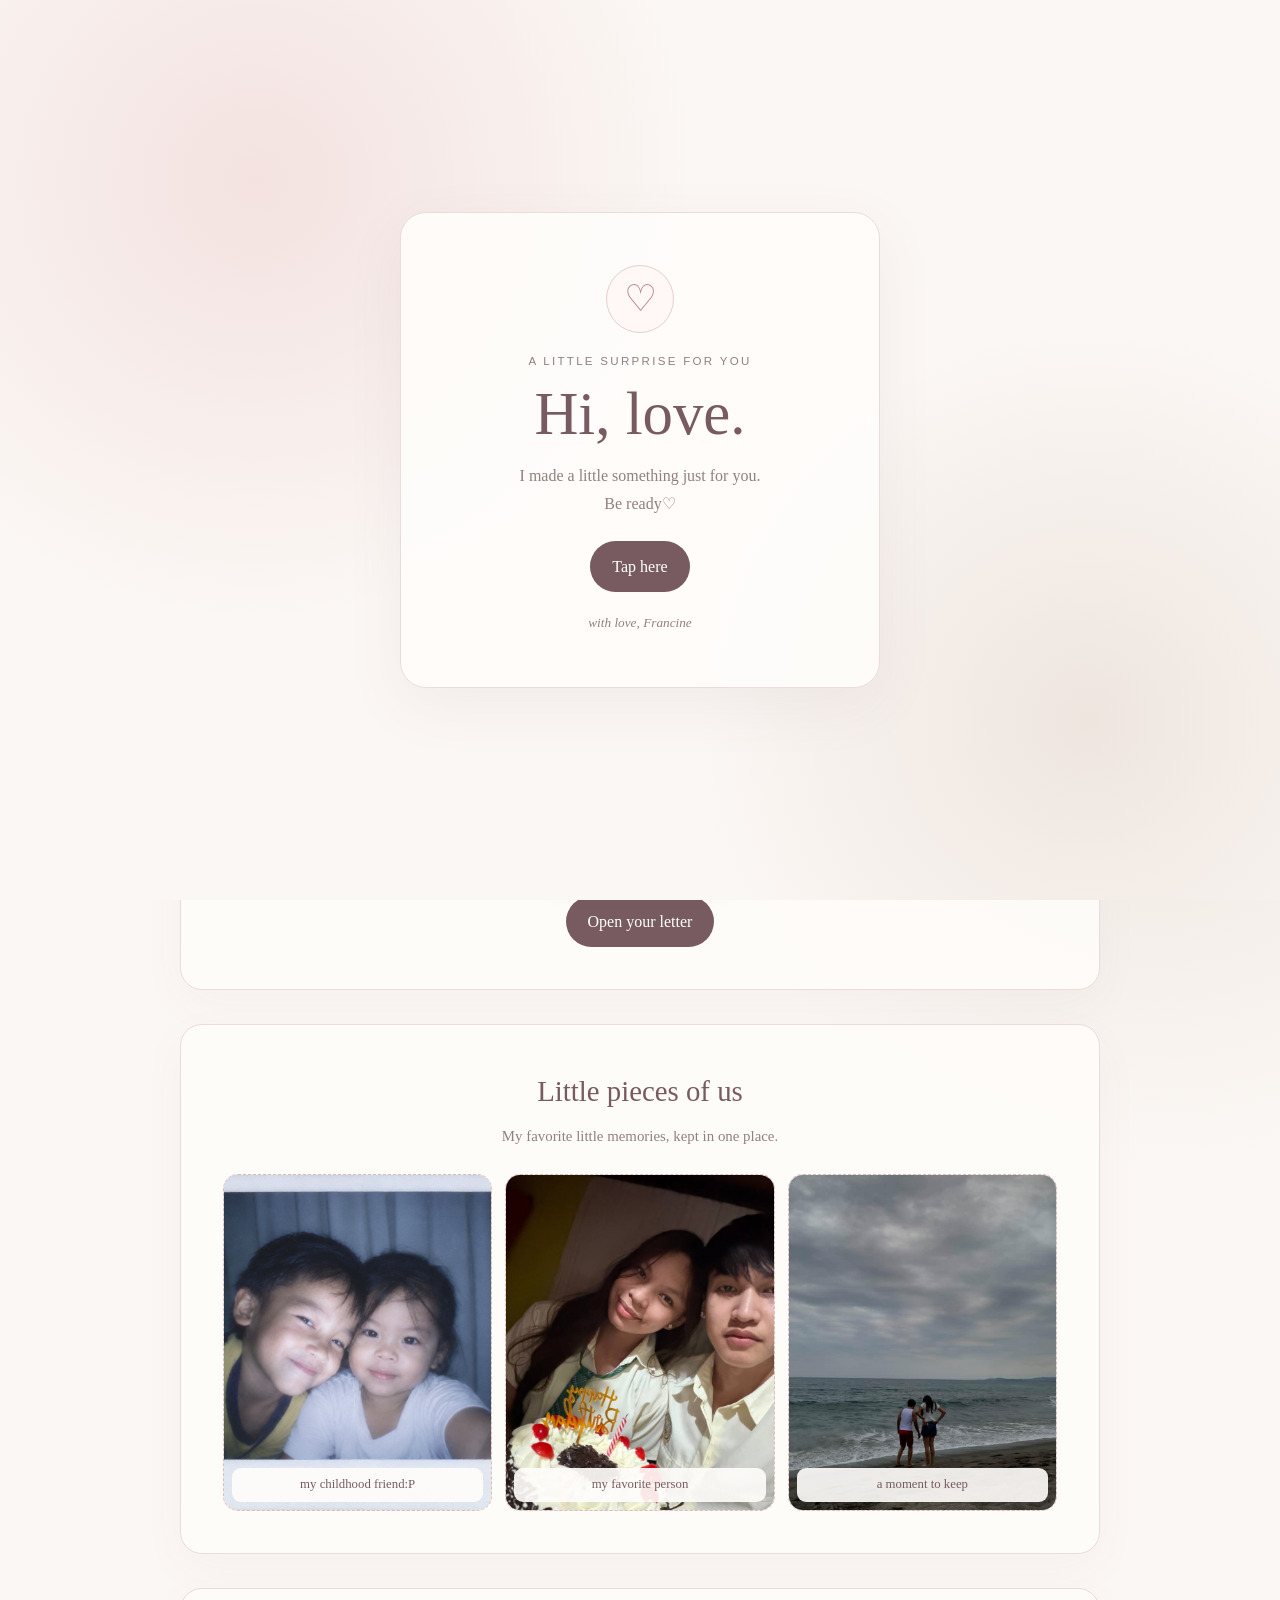
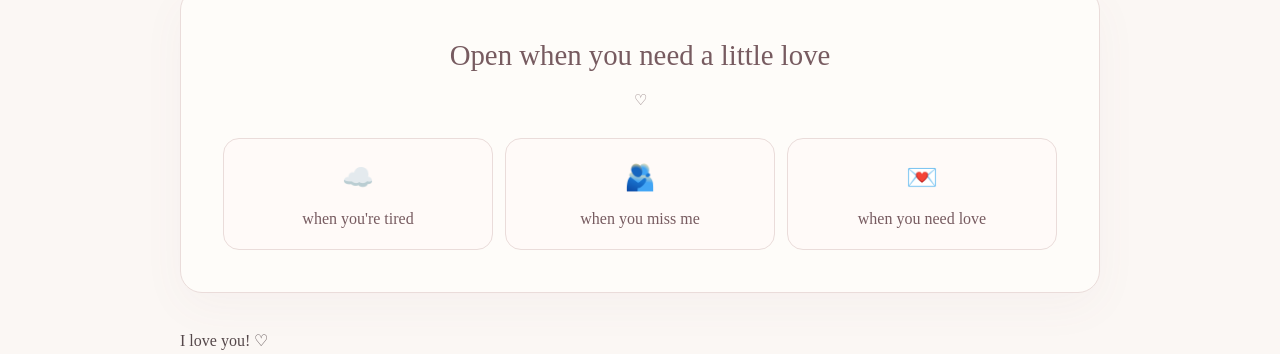
==== commit cab2a18f: "Update index.html" ====
--- a/index.html
+++ b/index.html
@@ -12,7 +12,7 @@
   <nav><span class="brand">♡</span><span>OCTOBER 13</span></nav>
   <header class="hero">
     <div class="eyebrow">to my favorite person</div>
-    <h1>Three months, 92 days, 2208 hours, 132,480 minutes, 7,948,800 seconds<br><em>and still you.</em></h1>
+    <h1>Three months<br><em>and still you.</em></h1>
     <p> Certificate of Appreciation</p>
     <p> Proudly presented to</p>
 <p>Lawrenz Jerico</p>
